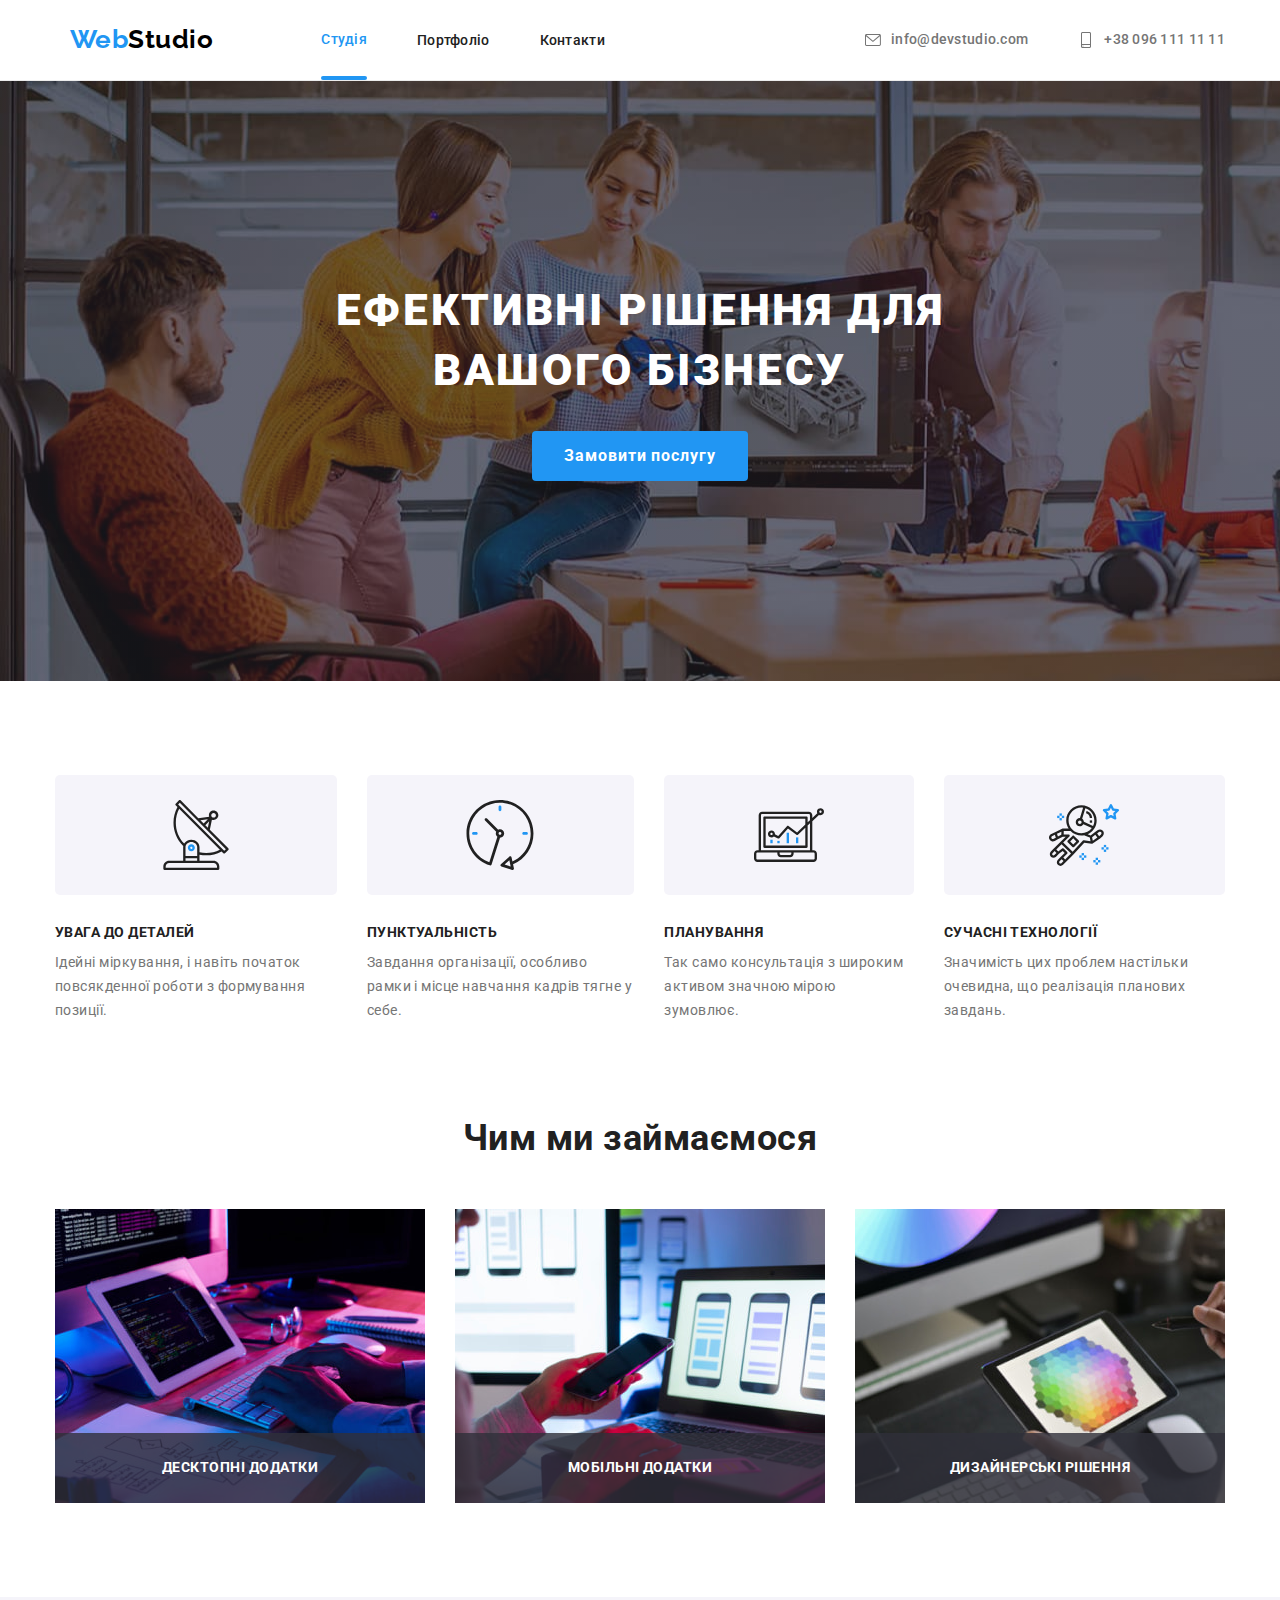
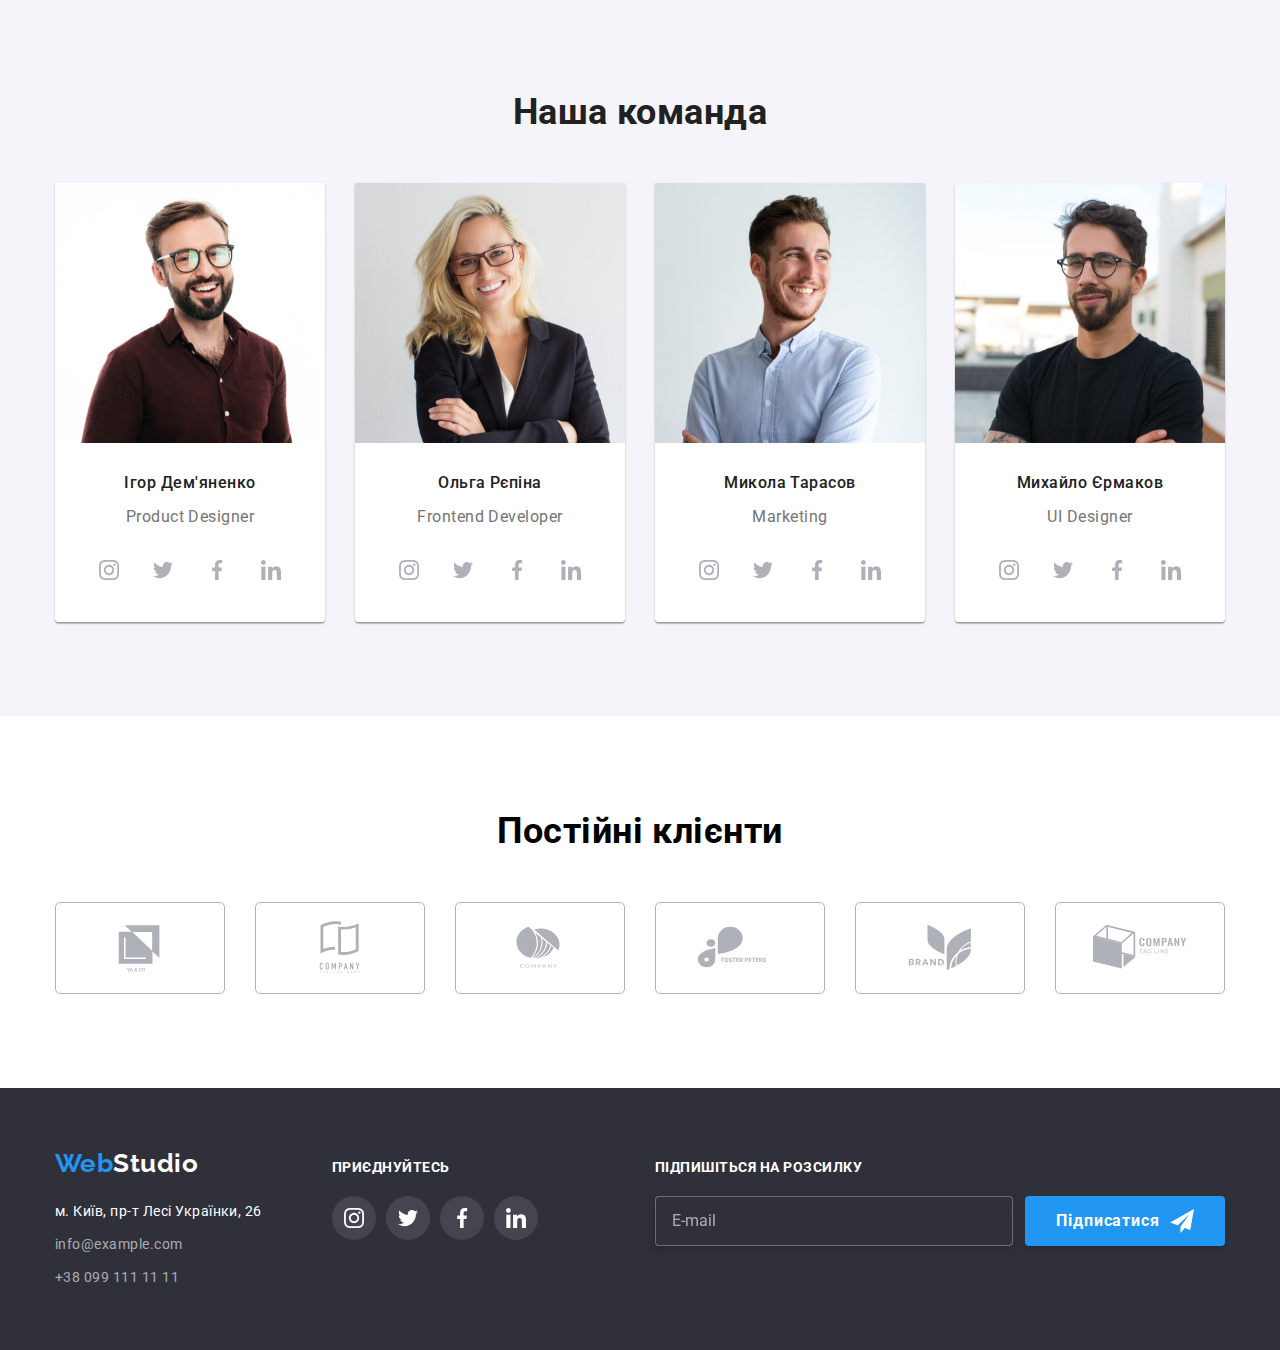
==== index.html @ aee6cc25 "add all files" ====
<!DOCTYPE html>
<html lang="uk">
  <head>
    <meta charset="UTF-8" />
    <meta http-equiv="X-UA-Compatible" content="IE=edge" />
    <meta name="viewport" content="width=device-width, initial-scale=1.0" />
    <title>Студія</title>
    <link
      rel="stylesheet"
      href="https://cdnjs.cloudflare.com/ajax/libs/modern-normalize/1.1.0/modern-normalize.min.css"
    />
    <link
      href="https://fonts.googleapis.com/css2?family=Raleway:wght@700&family=Roboto:wght@400;500;700;900&display=swap"
      rel="stylesheet"
    />
    <link rel="stylesheet" href="./css/main.css" />
  </head>

  <body>
    <header>
      <div class="container navigation">
        <nav class="navigation-links">
          <a href="/" class="logo-header"> <span class="logo">Web</span>Studio </a>

          <ul class="list navigation-pages">
            <li class="list-page"><a href="" class="page current">Студія</a></li>
            <li class="list-page"><a href="./portfolio.html" class="page">Портфоліо</a></li>
            <li class="list-page"><a href="" class="page">Контакти</a></li>
          </ul>
        </nav>
        <ul class="list navigation-contacts">
          <li class="contact-list">
            <a href="mailto:info@devstudio.com" class="contact-header mail">
              <svg lang="en" aria-label="envelope" class="contact-icon">
                <use href="./Images/sprite.svg#icon-envelope"></use>
              </svg>
              info@devstudio.com</a
            >
          </li>
          <li class="contact-list">
            <a href="tel:+380961111111" class="contact-header phone">
              <svg lang="en" aria-label="smartphone" class="contact-icon">
                <use href="./Images/sprite.svg#icon-smartphone"></use>
              </svg>
              +38 096 111 11 11</a
            >
          </li>
        </ul>
      </div>
    </header>

    <main>
      <section class="hero">
        <div class="container">
          <h1 class="hero-title">Ефективні рішення для вашого бізнесу</h1>
          <button type="button" class="hero-button" data-modal-open>Замовити послугу</button>
        </div>
      </section>

      <section class="values section">
        <div class="container">
          <h2 class="values-header hidden">Ценности Компании</h2>

          <ul class="list values-blocks">
            <li class="values-block">
              <div class="values-box">
                <svg ang="en" aria-label="antenna" class="values-icon">
                  <use href="./Images/sprite.svg#icon-antenna"></use>
                </svg>
              </div>
              <h3 class="values-title">УВАГА ДО ДЕТАЛЕЙ</h3>
              <p class="values-text">
                Ідейні міркування, і навіть початок повсякденної роботи з формування позиції.
              </p>
            </li>

            <li class="values-block">
              <div class="values-box">
                <svg ang="en" aria-label="clock" class="values-icon">
                  <use href="./Images/sprite.svg#icon-clock"></use>
                </svg>
              </div>
              <h3 class="values-title">ПУНКТУАЛЬНІСТЬ</h3>
              <p class="values-text">
                Завдання організації, особливо рамки і місце навчання кадрів тягне у себе.
              </p>
            </li>

            <li class="values-block">
              <div class="values-box">
                <svg ang="en" aria-label="diagram" class="values-icon">
                  <use href="./Images/sprite.svg#icon-diagram"></use>
                </svg>
              </div>
              <h3 class="values-title">ПЛАНУВАННЯ</h3>
              <p class="values-text">
                Так само консультація з широким активом значною мірою зумовлює.
              </p>
            </li>

            <li class="values-block">
              <div class="values-box">
                <svg ang="en" aria-label="astronaut" class="values-icon">
                  <use href="./Images/sprite.svg#icon-astronaut"></use>
                </svg>
              </div>
              <h3 class="values-title">СУЧАСНІ ТЕХНОЛОГІЇ</h3>
              <p class="values-text">
                Значимість цих проблем настільки очевидна, що реалізація планових завдань.
              </p>
            </li>
          </ul>
        </div>
      </section>

      <section class="activity section">
        <div class="container">
          <h2 class="activity-header">Чим ми займаємося</h2>
          <ul class="list activity-blocks">
            <li class="activity-block">
              <img src="./Images/work1.jpg" alt="laptop" width="370" />
              <div class="block-name">
                <p class="block-name-text">Десктопні додатки</p>
              </div>
            </li>
            <li class="activity-block">
              <img src="./Images/work2.jpg" alt="phone" width="370" />
              <div class="block-name">
                <p class="block-name-text">Мобільні додатки</p>
              </div>
            </li>
            <li class="activity-block">
              <img src="./Images/work3.jpg" alt="tablet" width="370" />
              <div class="block-name">
                <p class="block-name-text">Дизайнерські рішення</p>
              </div>
            </li>
          </ul>
        </div>
      </section>

      <section class="team section">
        <div class="container">
          <h2 class="team-header">Наша команда</h2>
          <ul class="list team-blocks">
            <li class="team-block-list">
              <img src="./Images/igor.jpg" alt="Igor" width="270" />
              <div class="member-block">
                <h3 class="team-member">Ігор Дем'яненко</h3>
                <p class="team-text">Product Designer</p>
                <ul class="social-list list">
                  <li class="social-list-item">
                    <a class="social-list-link" href="">
                      <svg lang="en" aria-label="instagram-icon" class="social-list-icon">
                        <use href="./Images/sprite.svg#icon-instagram"></use>
                      </svg>
                    </a>
                  </li>
                  <li class="social-list-item">
                    <a class="social-list-link" href="">
                      <svg lang="en" aria-label="twitter-icon" class="social-list-icon">
                        <use href="./Images/sprite.svg#icon-twitter"></use>
                      </svg>
                    </a>
                  </li>
                  <li class="social-list-item">
                    <a class="social-list-link" href="">
                      <svg lang="en" aria-label="facebook-icon" class="social-list-icon">
                        <use href="./Images/sprite.svg#icon-facebook"></use>
                      </svg>
                    </a>
                  </li>
                  <li class="social-list-item">
                    <a class="social-list-link" href="">
                      <svg lang="en" aria-label="linkedin-icon" class="social-list-icon">
                        <use href="./Images/sprite.svg#icon-linkedin"></use>
                      </svg>
                    </a>
                  </li>
                </ul>
              </div>
            </li>
            <li class="team-block-list">
              <img src="./Images/olga.jpg" alt="Olga" width="270" />
              <div class="member-block">
                <h3 class="team-member">Ольга Рєпіна</h3>
                <p class="team-text">Frontend Developer</p>
                <ul class="social-list list">
                  <li class="social-list-item">
                    <a class="social-list-link" href="">
                      <svg lang="en" aria-label="instagram-icon" class="social-list-icon">
                        <use href="./Images/sprite.svg#icon-instagram"></use>
                      </svg>
                    </a>
                  </li>
                  <li class="social-list-item">
                    <a class="social-list-link" href="">
                      <svg lang="en" aria-label="twitter-icon" class="social-list-icon">
                        <use href="./Images/sprite.svg#icon-twitter"></use>
                      </svg>
                    </a>
                  </li>
                  <li class="social-list-item">
                    <a class="social-list-link" href="">
                      <svg lang="en" aria-label="facebook-icon" class="social-list-icon">
                        <use href="./Images/sprite.svg#icon-facebook"></use>
                      </svg>
                    </a>
                  </li>
                  <li class="social-list-item">
                    <a class="social-list-link" href="">
                      <svg lang="en" aria-label="linkedin-icon" class="social-list-icon">
                        <use href="./Images/sprite.svg#icon-linkedin"></use>
                      </svg>
                    </a>
                  </li>
                </ul>
              </div>
            </li>
            <li class="team-block-list">
              <img src="./Images/mykola.jpg" alt="Mykola" width="270" />
              <div class="member-block">
                <h3 class="team-member">Микола Тарасов</h3>
                <p class="team-text">Marketing</p>
                <ul class="social-list list">
                  <li class="social-list-item">
                    <a class="social-list-link" href="">
                      <svg lang="en" aria-label="instagram-icon" class="social-list-icon">
                        <use href="./Images/sprite.svg#icon-instagram"></use>
                      </svg>
                    </a>
                  </li>
                  <li class="social-list-item">
                    <a class="social-list-link" href="">
                      <svg lang="en" aria-label="twitter-icon" class="social-list-icon">
                        <use href="./Images/sprite.svg#icon-twitter"></use>
                      </svg>
                    </a>
                  </li>
                  <li class="social-list-item">
                    <a class="social-list-link" href="">
                      <svg lang="en" aria-label="facebook-icon" class="social-list-icon">
                        <use href="./Images/sprite.svg#icon-facebook"></use>
                      </svg>
                    </a>
                  </li>
                  <li class="social-list-item">
                    <a class="social-list-link" href="">
                      <svg lang="en" aria-label="linkedin-icon" class="social-list-icon">
                        <use href="./Images/sprite.svg#icon-linkedin"></use>
                      </svg>
                    </a>
                  </li>
                </ul>
              </div>
            </li>
            <li class="team-block-list">
              <img src="./Images/mykhailo.jpg" alt="Mykhailo" width="270" />
              <div class="member-block">
                <h3 class="team-member">Михайло Єрмаков</h3>
                <p class="team-text">UI Designer</p>
                <ul class="social-list list">
                  <li class="social-list-item">
                    <a class="social-list-link" href="">
                      <svg lang="en" aria-label="instagram-icon" class="social-list-icon">
                        <use href="./Images/sprite.svg#icon-instagram"></use>
                      </svg>
                    </a>
                  </li>
                  <li class="social-list-item">
                    <a class="social-list-link" href="">
                      <svg lang="en" aria-label="twitter-icon" class="social-list-icon">
                        <use href="./Images/sprite.svg#icon-twitter"></use>
                      </svg>
                    </a>
                  </li>
                  <li class="social-list-item">
                    <a class="social-list-link" href="">
                      <svg lang="en" aria-label="facebook-icon" class="social-list-icon">
                        <use href="./Images/sprite.svg#icon-facebook"></use>
                      </svg>
                    </a>
                  </li>
                  <li class="social-list-item">
                    <a class="social-list-link" href="">
                      <svg lang="en" aria-label="linkedin-icon" class="social-list-icon">
                        <use href="./Images/sprite.svg#icon-linkedin"></use>
                      </svg>
                    </a>
                  </li>
                </ul>
              </div>
            </li>
          </ul>
        </div>
      </section>

      <section class="clients">
        <div class="container">
          <h2 class="clients-header">Постійні клієнти</h2>
          <ul class="list clients-list">
            <li class="clients-list-item">
              <a href="" class="clients-list-link">
                <svg lang="en" aria-label="clients-logo" class="clients-icon">
                  <use href="./Images/sprite.svg#icon-Logo1"></use>
                </svg>
              </a>
            </li>
            <li class="clients-list-item">
              <a href="" class="clients-list-link">
                <svg lang="en" aria-label="clients-logo" class="clients-icon">
                  <use href="./Images/sprite.svg#icon-Logo2"></use>
                </svg>
              </a>
            </li>
            <li class="clients-list-item">
              <a href="" class="clients-list-link">
                <svg lang="en" aria-label="clients-logo" class="clients-icon">
                  <use href="./Images/sprite.svg#icon-Logo3"></use>
                </svg>
              </a>
            </li>
            <li class="clients-list-item">
              <a href="" class="clients-list-link">
                <svg lang="en" aria-label="clients-logo" class="clients-icon">
                  <use href="./Images/sprite.svg#icon-Logo4"></use>
                </svg>
              </a>
            </li>
            <li class="clients-list-item">
              <a href="" class="clients-list-link">
                <svg lang="en" aria-label="clients-logo" class="clients-icon">
                  <use href="./Images/sprite.svg#icon-Logo5"></use>
                </svg>
              </a>
            </li>
            <li class="clients-list-item">
              <a href="" class="clients-list-link">
                <svg lang="en" aria-label="clients-logo" class="clients-icon">
                  <use href="./Images/sprite.svg#icon-Logo6"></use>
                </svg>
              </a>
            </li>
          </ul>
        </div>
      </section>
    </main>

    <footer>
      <div class="container footer-layout">
        <div class="contacts">
          <div class="logo-block">
            <a href="./index.html" class="logo-footer"> <span class="logo">Web</span>Studio </a>
          </div>
          <address>
            <ul class="list">
              <li class="contact-footer-list">
                <a
                  href="https://goo.gl/maps/CPtrU1FHBa2aNyZL9"
                  target="_blank"
                  rel="noopener noreferrer nofollow"
                  class="address-footer"
                  >м. Київ, пр-т Лесі Українки, 26</a
                >
              </li>
              <li class="contact-footer-list">
                <a href="mailto:info@example.com" class="contact-footer">info@example.com</a>
              </li>
              <li class="contact-footer-list">
                <a href="tel:+380991111111" class="contact-footer">+38 099 111 11 11</a>
              </li>
            </ul>
          </address>
        </div>
        <div class="social-contacts">
          <p class="social-contacts-title">Приєднуйтесь</p>
          <ul class="social-contacts-list list">
            <li class="social-contacts-item">
              <a href="" class="social-contacts-link">
                <svg lang="en" aria-label="instagram-icon" class="social-contacts-icon">
                  <use href="./Images/sprite.svg#icon-instagram"></use>
                </svg>
              </a>
            </li>
            <li class="social-contacts-item">
              <a href="" class="social-contacts-link">
                <svg lang="en" aria-label="twitter-icon" class="social-contacts-icon">
                  <use href="./Images/sprite.svg#icon-twitter"></use>
                </svg>
              </a>
            </li>
            <li class="social-contacts-item">
              <a href="" class="social-contacts-link">
                <svg lang="en" aria-label="facebook-icon" class="social-contacts-icon">
                  <use href="./Images/sprite.svg#icon-facebook"></use>
                </svg>
              </a>
            </li>
            <li class="social-contacts-item">
              <a href="" class="social-contacts-link">
                <svg lang="en" aria-label="linkedin-icon" class="social-contacts-icon">
                  <use href="./Images/sprite.svg#icon-linkedin"></use>
                </svg>
              </a>
            </li>
          </ul>
        </div>
        <div class="subscribe-footer">
          <p class="subscribe-footer-title">Підпишіться на розсилку</p>
          <form name="subscribe_footer_form">
            <label class="subscribe-footer-layout">
              <input
                type="email"
                name="email"
                class="subscribe-footer-email"
                placeholder="E-mail"
              />
              <button type="submit" class="subscribe-footer-btn">
                <span class="subscribe-footer-btn-text"> Підписатися </span>
                <svg lang="en" aria-label="submit-icon" class="footer-submit-icon">
                  <use href="./Images/sprite.svg#icon-send"></use>
                </svg>
              </button>
            </label>
          </form>
        </div>
      </div>
    </footer>

    <div class="backdrop is-hidden" data-modal>
      <div class="modal">
        <button type="button" class="modal-close-btn" data-modal-close>
          <svg class="modal-close-icon">
            <use href="./Images/sprite.svg#icon-vector"></use>
          </svg>
        </button>

        <div class="modal-container">
          <p class="modal-title">Залиште свої дані, ми вам передзвонимо</p>
          <form class="modal-form">
            <label
              ><span class="modal-label-title">Ім'я</span>
              <span class="modal-input-wrapper">
                <input
                  type="text"
                  name="user_name"
                  class="modal-input"
                  required
                  pattern="[a-zA-Zа-яА-ЯіІїЇ`ʼ]+"
                />
                <svg class="modal-label-icon">
                  <use href="./Images/sprite.svg#icon-person"></use>
                </svg>
              </span>
            </label>
            <label
              ><span class="modal-label-title">Телефон</span>
              <span class="modal-input-wrapper">
                <input
                  type="tel"
                  name="user_phone"
                  class="modal-input"
                  required
                  pattern="[0-9]{3}-[0-9]{3}-[0-9]{2}-[0-9]{2}"
                  title="xxx-xxx-xx-xx"
                />
                <svg class="modal-label-icon">
                  <use href="./Images/sprite.svg#icon-phone"></use>
                </svg>
              </span>
            </label>
            <label
              ><span class="modal-label-title">Пошта</span>
              <span class="modal-input-wrapper">
                <input type="email" name="user_email" class="modal-input" required />
                <svg class="modal-label-icon">
                  <use href="./Images/sprite.svg#icon-email"></use>
                </svg>
              </span>
            </label>
            <label
              ><span class="modal-label-title">Коментар</span>
              <textarea
                name="user-comment"
                class="modal-comment"
                placeholder="Введіть текст"
              ></textarea>
            </label>
            <label class="modal-checkbox-text">
              <input type="checkbox" class="checkbox-input" />
              <svg class="checkbox-customised-icon" lang="en" aria-label="checkbox icon">
                <use href="./Images/sprite.svg#icon-checkbox-vector"></use>
              </svg>
              <span class="checkbox-text">
                Погоджуюся з розсилкою та приймаю
                <a href="" class="modal-checkbox-link">Умови договору</a></span
              >
            </label>
            <button type="submit" class="modal-submit-btn">Відправити</button>
          </form>
        </div>
      </div>
    </div>

    <script src="./js/modal.js"></script>
  </body>
</html>
---- css/main.css ----
:root{
    --clear-white-color: #FFFFFF;
    --bg-secondary-color: #F5F4FA;
    --bg-dark-color: #2F303A;
    --font-color-h: #212121;
    --font-color-p: #757575;
    --font-color-adress: rgba(255, 255, 255, 0.6);
    --accent-color: #2196F3;
    --clear-black-color: #000000;
    --border-color: #EEEEEE;
    --border-header-color: #ECECEC;
    --icon-color: #AFB1B8;
    --transition-dur-and-func: 250ms cubic-bezier(0.4, 0, 0.2, 1)
}

body{
    font-family: 'Roboto', sans-serif;
    letter-spacing: 0.03em;
    background-color: var(--clear-white-color);
}

h1,
h2,
h3,
h4,
p {
    margin-top: 0;
    margin-bottom: 0;
}

ul,
ol {
    margin-top: 0;
    margin-bottom: 0;
    padding-left: 0;
}

.container {
    width: 1200px;
    margin-left: auto;
    margin-right: auto;
    padding-left: 15px;
    padding-right: 15px;
}

.list{
    list-style: none;
}

.hidden {
    position: absolute;
    white-space: nowrap;
    width: 1px;
    height: 1px;
    overflow: hidden;
    border: 0;
    padding: 0;
    clip: rect(0 0 0 0);
    clip-path: inset(50%);
    margin: -1px;
}

a:link,
a:visited {
    text-decoration: none;
}

img {
    display: block;
}

button{
    cursor: pointer;
    display: block;
}

.section{
    padding: 94px 0px;
}
/* Header */

header{
    border-bottom: var(--border-header-color) 1px solid;

}

.navigation, .navigation-links, .navigation-contacts, .navigation-pages{
    display: flex;
}

.navigation, .navigation-pages{
align-items: center;
}

.list-page{
    position: relative;
}


.contact-icon{
    display: inline-block;
    width: 16px;
    height: 16px;
    fill:var(--font-color-p);
    margin-right: 10px;
    transition: fill var(--transition-dur-and-func);
}

.contact-header:hover .contact-icon, 
.contact-header:focus .contact-icon {
    fill: var(--accent-color);
}


.navigation-pages, .navigation-contacts{
    margin-left: auto;
}

.mail{
    margin-right: 50px;
}

.list-page:not(:last-child){
    margin-right: 50px;
}

.logo-header{
    margin-right: 93px;
}

.logo{
    color: var(--accent-color);
    font-family: 'Raleway', sans-serif;
    font-weight: 700;
    font-size: 26px;
    line-height: 1.19;
}

.logo-header{
    color: var(--clear-black-color);
    font-family: 'Raleway', sans-serif;
    font-weight: 700;
    font-size: 26px;
    line-height: 1.19;
    padding: 24px 15px 25px 15px;
}

.page{
    color: var(--font-color-h);
    font-weight: 500;
    font-size: 14px;
    line-height: 1.14;
    padding: 32px 0;
    letter-spacing: 0.02em;
    transition: color var(--transition-dur-and-func);
}

.current {
    color: var(--accent-color);
    display: flex;
    align-items: center;
    flex-direction: column;
}

.current::after {
    content: '';
    display: block;
    width: 100%;
    height: 4px;
    background-color: var(--accent-color);
    border-radius: 2px;
    position: absolute;
    bottom: 0;
}

.page:hover, .page:focus, .contact-header:hover,
.contact-header:focus, .address-footer:hover, 
.address-footer:focus, .contact-footer:hover, 
.contact-footer:focus  {
    color: var(--accent-color);
}

.contact-header{
    color: var(--font-color-p);
    font-weight: 500;
    font-size: 14px;
    line-height: 1.14;
    letter-spacing: 0.02em;
    padding-top: 32px;
    padding-bottom: 32px;
    text-align: center;
    display: flex;
    align-items: center;
    transition: color var(--transition-dur-and-func);
}

/* Section Hero */

.hero{
    background-image: linear-gradient(rgba(47, 48, 58, 0.4), rgba(47, 48, 58, 0.4)), url(../Images/hero.jpg);
    padding: 200px 0px;
    max-width: 1600px;
    margin: 0 auto;
}

/* .hero>.container{
    padding: 200px;
} */

.hero-title{
    color: var(--clear-white-color);
    font-weight: 900;
    font-size: 44px;
    line-height: 1.36;
    text-align: center;
    letter-spacing: 0.06em;
    text-transform: uppercase;
    width: 696px;
    margin-left: auto;
    margin-right: auto;
}

.hero-button{
    background-color: var(--accent-color);
    color: var(--clear-white-color);
    font-family: inherit, sans-serif;
    font-weight: 700;
    font-size: 16px;
    line-height: 1.88;
    letter-spacing: 0.06em;
    margin: 30px auto 0px auto;
    border-radius: 4px;
    border: none;
    padding: 10px 32px;
}

/* Values Sections */

.values{
    padding-bottom: 0px;
}

.values-title{
    color: var(--font-color-h);
    font-weight: 700;
    font-size: 14px;
    line-height: 1.14;
    text-transform: uppercase;
    margin-bottom: 10px;

}

.values-text{
    color: var(--font-color-p);
    font-weight: 400;
    font-size: 14px;
    line-height: 1.71;
    /* or 171% */
}

.values-blocks{
    display: flex;
        gap: 30px;
}

.values-block{
    flex-basis: calc((100%-90px)/4);
}

.values-box {
    height: 120px;
    background-color: var(--bg-secondary-color);
    display: flex;
    align-items: center;
    justify-content: center;
    margin-bottom: 30px;
    border-radius: 5px;
}

.values-icon{
    display: block;
    width: 70px;
    height: 70px;
margin: 0 auto;

}

/* Activity Sections */

.activity-header {
    color: var(--font-color-h);
    font-weight: 700;
    font-size: 36px;
    line-height: 1.17;
    text-align: center;
    margin-bottom: 50px;
}

.activity-blocks{
    display: flex;
gap: 30px;
}

.activity-block{
    position: relative;
}

.block-name{
    background-color: rgba(47, 48, 58, 0.8);
    height: 70px;
    display: flex;
    justify-content: center;
    align-items: center;
    position: absolute;
    bottom: 0px;
    width: 100%;
}

.block-name-text{
    font-family: inherit;
    font-weight: 700;
    font-size: 14px;
    line-height: 1.14;
    text-align: center;
    text-transform: uppercase;
    color: var(--clear-white-color);
}


/* Team Sections */

.team{
    background-color: var(--bg-secondary-color);
}

.team-header{
    color: var(--font-color-h);
    font-weight: 700;
    font-size: 36px;
    line-height: 42px;
    text-align: center;
    margin-bottom: 50px;
}

.team-member {
    color: var(--font-color-h);
    font-weight: 500;
    font-size: 16px;
    line-height: 1.19;
    text-align: center;
    margin-bottom: 10px;
}

.team-text {
    color: var(--font-color-p);
    font-weight: 400;
    font-size: 16px;
    line-height: 1.9;
    text-align: center;
    margin-bottom: 16px;
}

.team-blocks{
    display: flex;
    gap: 30px;
}

.member-block{
    padding: 30px 0px;
    background-color: var(--clear-white-color);
    border-radius: 0px 0px 4px 4px;
}

.team-block-list{
    box-shadow: 0px 1px 3px rgba(0, 0, 0, 0.12), 0px 1px 1px rgba(0, 0, 0, 0.14), 0px 2px 1px rgba(0, 0, 0, 0.2);
    border-radius: 0px 0px 4px 4px;
}

.social-list{
    display: flex;
    justify-content: center;
    gap: 10px;
}

.social-list-link{
    display: flex;
    width: 44px;
    height: 44px;
    justify-content: center;
    align-items: center;
    background-color: var(--clear-white-color);
    border-radius: 50%;
    transition: background-color var(--transition-dur-and-func);
}

.social-list-icon{
    width: 20px;
    height: 20px;
    fill: var(--icon-color);
    transition: fill var(--transition-dur-and-func);
}

.social-list-link:hover{
    background-color:var(--accent-color);
}

.social-list-link:hover .social-list-icon {
    fill: var(--clear-white-color);
}

/* Clients section */

.clients{
    padding: 94px 0;
}
.clients-header{
    font-weight: 700;
    font-size: 36px;
    line-height: 1.17;
    text-align: center;
    margin-bottom: 50px;
}

.clients-list{
    display: flex;
    flex-basis: calc((100%-150px)/6);
    gap: 30px;
}

.clients-list-link{
    display: flex;
    justify-content: center;
    align-items: center;
    box-sizing: border-box;
    border: var(--icon-color) 1px solid;
    border-radius: 5px;
    width: 170px;
    height: 92px;
    text-align: center;
    transition: border var(--transition-dur-and-func);
}

.clients-icon{
    width: 106px;
    height: 60px;
    fill: var(--icon-color);
    transition: fill var(--transition-dur-and-func);
}

.clients-list-link:hover{
    border: var(--accent-color) 1px solid;
}

.clients-list-link:hover .clients-icon{
fill: var(--accent-color);
}

/* Projects Sections */

.projects-button{
    color: var(--font-color-h);
    background-color: var(--bg-secondary-color);
    font-family: inherit;
    font-weight: 500;
    font-size: 16px;
    line-height: 1.62;
    text-align: center;
    padding: 6px 22px;
    border-radius: 4px;
    border:none;
    transition: color var(--transition-dur-and-func);
    transition: background-color var(--transition-dur-and-func);
    transition: box-shadow var(--transition-dur-and-func);
}

.projects-button:hover, .projects-button:focus {
    color: var(--clear-white-color);
    background-color: var(--accent-color);
    box-shadow: 0px 1px 3px rgba(0, 0, 0, 0.12), 0px 1px 1px rgba(0, 0, 0, 0.14), 0px 2px 1px rgba(0, 0, 0, 0.2);
}

.project-title{
    color: var(--font-color-h);
    font-weight: 700;
    font-size: 18px;
    line-height: 2.0;
    letter-spacing: 0.06em; 
    margin-bottom: 4px;
}

.project-card-link{
    display: inline-block;
    transition: box-shadow var(--transition-dur-and-func);
}

.project-card-link:hover, .project-card-link:focus{
    box-shadow: 0px 1px 3px rgba(0, 0, 0, 0.12), 0px 1px 1px rgba(0, 0, 0, 0.14), 0px 2px 1px rgba(0, 0, 0, 0.2);
}

.project-text{
    color: var(--font-color-p);
    font-weight: 400;
    font-size: 16px;
    line-height: 1.88;
}

.projects-buttons{
    display: flex;
    justify-content: center;
    gap: 8px;
    margin-bottom: 50px;

}

.projects-cards{
    display: flex;
    flex-wrap: wrap;
    gap: 30px;
}

.card-details{
    padding: 20px 24px;
    border:var(--border-color) 1px solid;
    border-top: none;
}

.projects{
    padding: 94px 0;
}

.projects-cards-list{
    width: 370px;
}

.project-img-wrapper{
    position: relative;
    overflow: hidden;
}

.overlay{
position: absolute;
top: 0;
left:0;
width: 100%;
height: 100%;
padding: 63px 24px;
background: rgba(33, 150, 243, 0.9);
font-size: 18px;
line-height: 1.56;
color: var(--clear-white-color);
overflow: auto;
transform: translateY(100%);
transition: transform 250ms cubic-bezier(0.4, 0, 0.2, 1);
}

.project-card-link:hover .overlay{
    transform: translateY(0%);
}

/* Footer */

footer{
    background-color: var(--bg-dark-color);
    font-size: 14px;
    line-height: 1.71;
    padding: 60px 0px;
}

.logo-footer {
    color: var(--clear-white-color);
    font-family: 'Raleway', sans-serif;
    font-weight: 700;
    font-size: 26px;
    line-height: 1.19;
}

.logo-block{
    margin-bottom: 20px;
}

.address-footer {
    color: var(--clear-white-color);
    font-style: normal;
    transition: color var(--transition-dur-and-func);
}

.contact-footer{
    color: var(--font-color-adress);
    font-style: normal; 
    transition: color var(--transition-dur-and-func);
}

.contact-footer-list:not(:last-child){
margin-bottom: 9px;
}

.footer-layout{
    display: flex;
    align-items: baseline;
}

.contacts{
    margin-right: 70px;
}

.social-contacts-title{
    margin-bottom: 20px;
    font-weight: 700;
    font-size: 14px;
    line-height: 1.14;
    text-transform: uppercase;
    color: var(--clear-white-color);
}

.social-contacts-list{
    display: flex;
    justify-content: center;
    gap: 10px;
    
}

.social-contacts-link{
    display: flex;
    width: 44px;
    height: 44px;
    border-radius: 50%;
    background-color:rgba(255, 255, 255, 10%);
    justify-content: center;
    align-items: center;
    transition: background-color var(--transition-dur-and-func);
}

.social-contacts-link:hover, .social-contacts-link:focus{
    background-color: var(--accent-color);
}

.social-contacts-icon{
    width: 20px;
    height: 20px;
    fill: var(--clear-white-color);
}

.subscribe-footer{
    margin-left: auto;
}

.subscribe-footer-title{
    margin-bottom: 20px;
    font-weight: 700;
    font-size: 14px;
    line-height: 1.14;
    text-transform: uppercase;
    color: var(--clear-white-color);
}

.subscribe-footer-layout{
    display: flex;
    gap: 12px;

}

.subscribe-footer-email{
    display: inline-block;
    width: 358px;
    height: 50px;
    border: 1px solid rgba(255, 255, 255, 0.3);
    filter: drop-shadow(0px 4px 4px rgba(0, 0, 0, 0.15));
    border-radius: 4px;
    background-color: var(--bg-dark-color);
    padding-left: 16px;
    color: var(--clear-white-color);
}

.subscribe-footer-email::placeholder {
    font-family: 'Roboto';
    font-size: 16px;
    line-height: 1.25;
    color: rgba(255, 255, 255, 0.6);
}

.subscribe-footer-btn{
    display: flex;
    justify-content: center;
    align-items: center;
    gap: 10px;
    color: var(--clear-white-color);
    background-color: var(--accent-color);
    box-shadow: 0px 4px 4px rgba(0, 0, 0, 0.15);
    border: none;
    border-radius: 4px;
    width: 200px;
    height: 50px;
}

.subscribe-footer-btn-text{
    font-family: 'Roboto';
    font-style: normal;
    font-weight: 700;
    font-size: 16px;
    line-height: 1.88;
    letter-spacing: 0.06em;

}

.footer-submit-icon{
    
    fill: var(--clear-white-color);
    width: 24px;
    height: 24px;
}


.backdrop{
    position: fixed;
    top: 0;
    left: 0;
    z-index: 100;
    width: 100%;
    height: 100%;
    background: rgba(0, 0, 0, 0.2);
    opacity: 1;
    visibility: visible;
    pointer-events: auto;
    transition: opacity 750ms ease, visibility 750ms ease, transform 750ms linear


}

.modal{
    width: 528px;
    height: 581px;
    background-color: var(--clear-white-color);
    border-radius: 4px;
    box-shadow: 0px 1px 3px rgba(0, 0, 0, 0.12), 0px 1px 1px rgba(0, 0, 0, 0.14), 0px 2px 1px rgba(0, 0, 0, 0.2);
position: absolute;
top: 50%;
left: 50%;
transform: translate(-50%, -50%);
}

.modal-close-btn{
    width: 30px;
    height: 30px;
    border-radius: 50%;
    display: flex;
    justify-content: center;
    align-items: center;
    background-color: transparent;
    border: 1px solid rgba(0, 0, 0, 0.1);
    padding: 0;
    position: absolute;
    top: 8px;
    right: 8px;
}

.modal-close-btn:hover .modal-close-icon, .modal-close-btn:focus .modal-close-icon{
    fill: var(--accent-color);
}

.modal-close-icon{
    width: 11px;
    height: 11px;
    fill: var(--clear-black-color);
}


.is-hidden{
    visibility:hidden;
    opacity:0;
    pointer-events:none;
    transform: rotateX(45deg);
}


.modal-container{
    padding: 40px;
}

.modal-title{
    font-family: 'Roboto';
    font-weight: 700;
    font-size: 20px;
    line-height: 1.15;
    text-align: center;
    color: var(--font-color-h);
    margin-bottom: 12px;
}

.modal-label-title{
    font-family: 'Roboto';
    font-size: 12px;
    line-height: 1.17;
    letter-spacing: 0.01em;
    color: var(--font-color-p);
    display: flex;
    flex-direction: column;
    margin-bottom: 4px;
}

.modal-input{
    width: 100%;
    height: 40px;
    margin-bottom: 10px;
    border: 1px solid rgba(33, 33, 33, 0.2);
    border-radius: 4px;
    padding-left: 42px;
    transition: outline var(--transition-dur-and-func);
    transition: border-color var(--transition-dur-and-func);
    transition: fill var(--transition-dur-and-func);

}

.modal-input-wrapper{
    position: relative;
}

.modal-label-icon{
    width: 18px;
    height: 18px;
    position: absolute;
    left: 12px;
    top: 50%;
    transform: translateY(-50%);

}

.modal-comment{
    width: 100%;
    height: 120px;
    resize: none;
    border: 1px solid rgba(33, 33, 33, 0.2);
    border-radius: 4px;
    padding: 12px 16px;
    margin-bottom: 20px;
    display: block;
}

.modal-comment::placeholder{
    font-family: 'Roboto';
    font-size: 12px;
    line-height: 1.17px;
    letter-spacing: 0.01em;
    padding: 12px 0;
    color: rgba(117, 117, 117, 0.5);
}

.modal-form{
    display: flex;
    flex-direction: column;
}

.modal-submit-btn{
    display: inline-block;
    width: 200px;
    height: 50px;
    margin: 0 auto;
    background:var(--accent-color);
    box-shadow: 0px 4px 4px rgba(0, 0, 0, 0.15);
    border-radius: 4px;
    border: none;
    font-family: 'Roboto';
    font-weight: 700;
    font-size: 16px;
    line-height: 1.88;
    letter-spacing: 0.06em;
    color: var(--clear-white-color);
}

.modal-checkbox-text{
    font-family: 'Roboto';
    font-size: 14px;
    line-height: 1.71;
    color: var(--font-color-p);
    margin: 0 auto 30px auto;
}

.modal-form .modal-checkbox-link{
    color: var(--accent-color);
    text-decoration: underline;
    text-decoration-color: var(--accent-color);
}

.modal-input:focus, .modal-comment:focus{
    outline: none;
    border-color: var(--accent-color);
}

.modal-input:focus + .modal-label-icon{
    fill: var(--accent-color);
}

.checkbox-input{
    position: absolute;
    appearance: none;
}

.checkbox-input:checked + .checkbox-customised-icon{
    background-color: var(--accent-color);
    border: none;
    fill: var(--clear-white-color);
}

.checkbox-customised-icon{
    display: inline-block;
    width: 16px;
    height: 15px;
    border-radius: 2px;
    border: var(--font-color-h) 2px solid;
    margin-right: 7px;
    cursor: pointer;
}

.checkbox-input:focus+.checkbox-customised-icon {
    box-shadow: 0 0 0 2px rgba(0, 0, 255, 0.5);
}
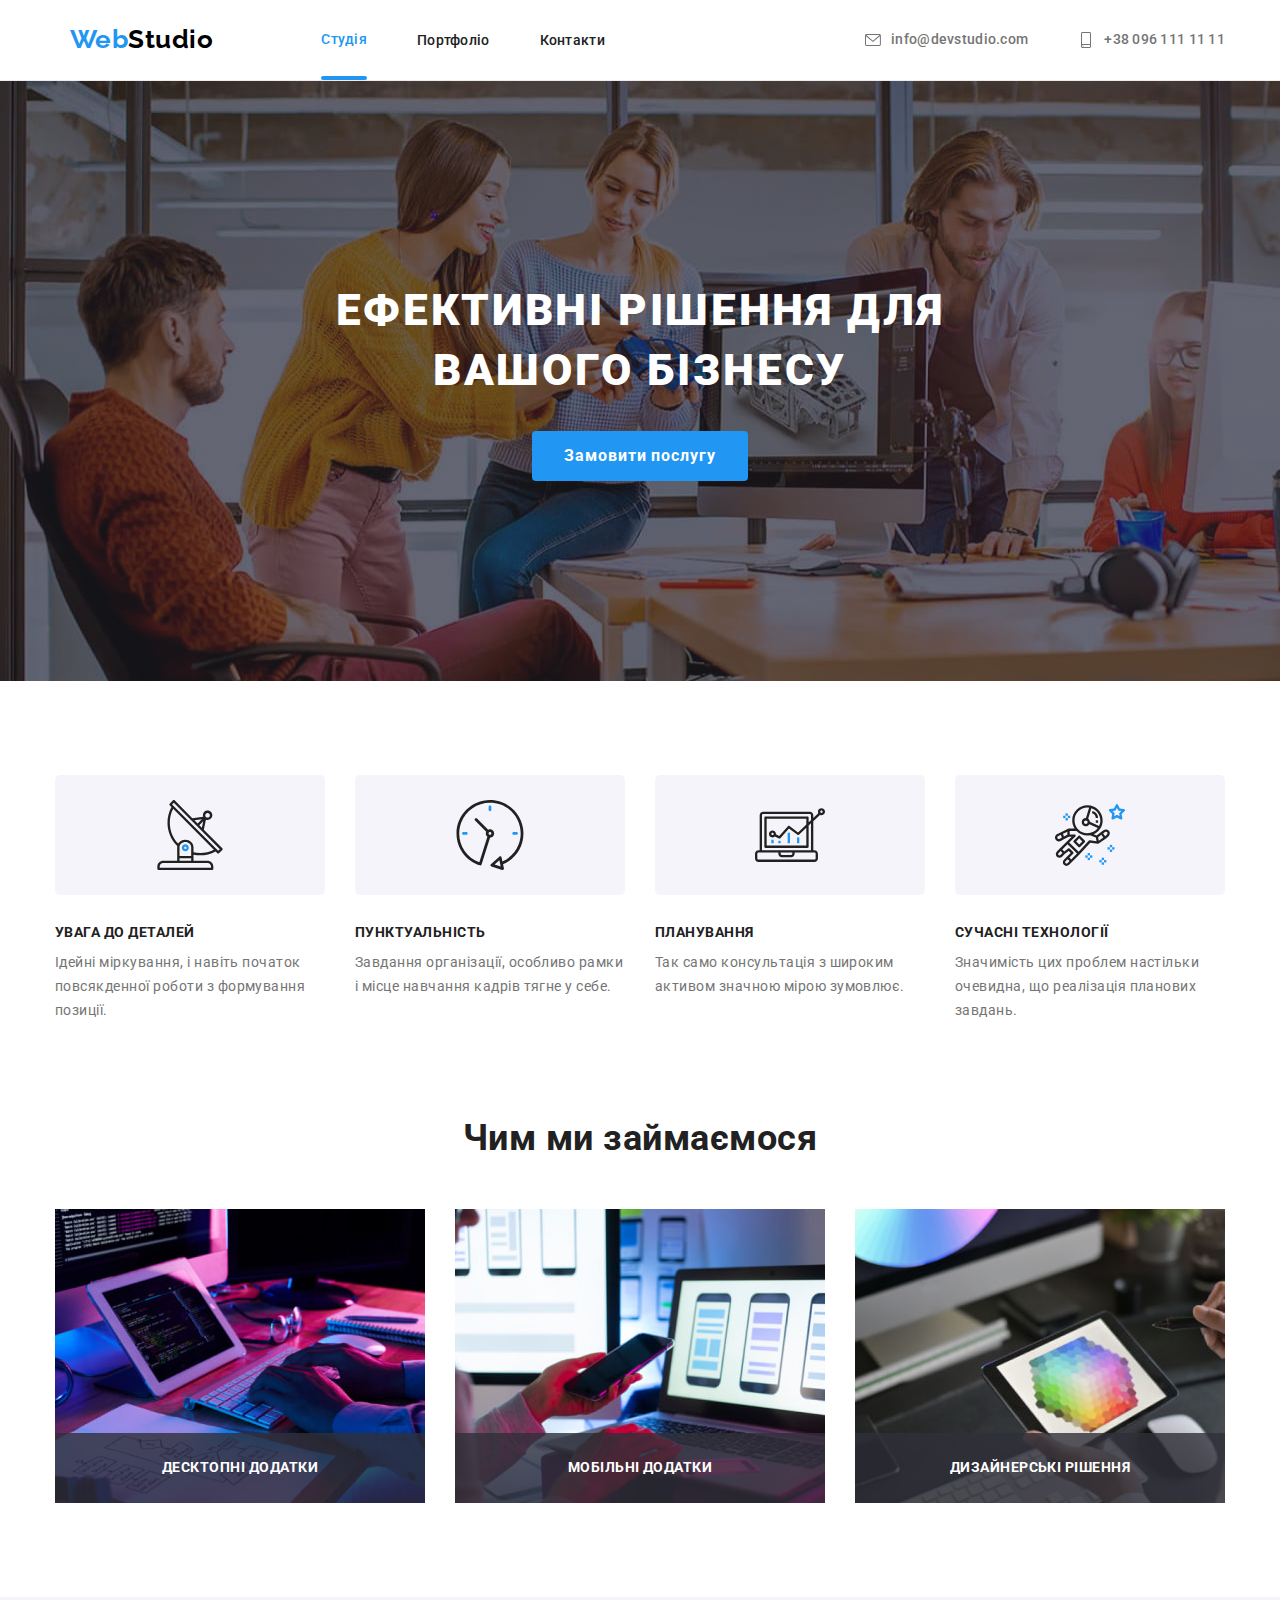
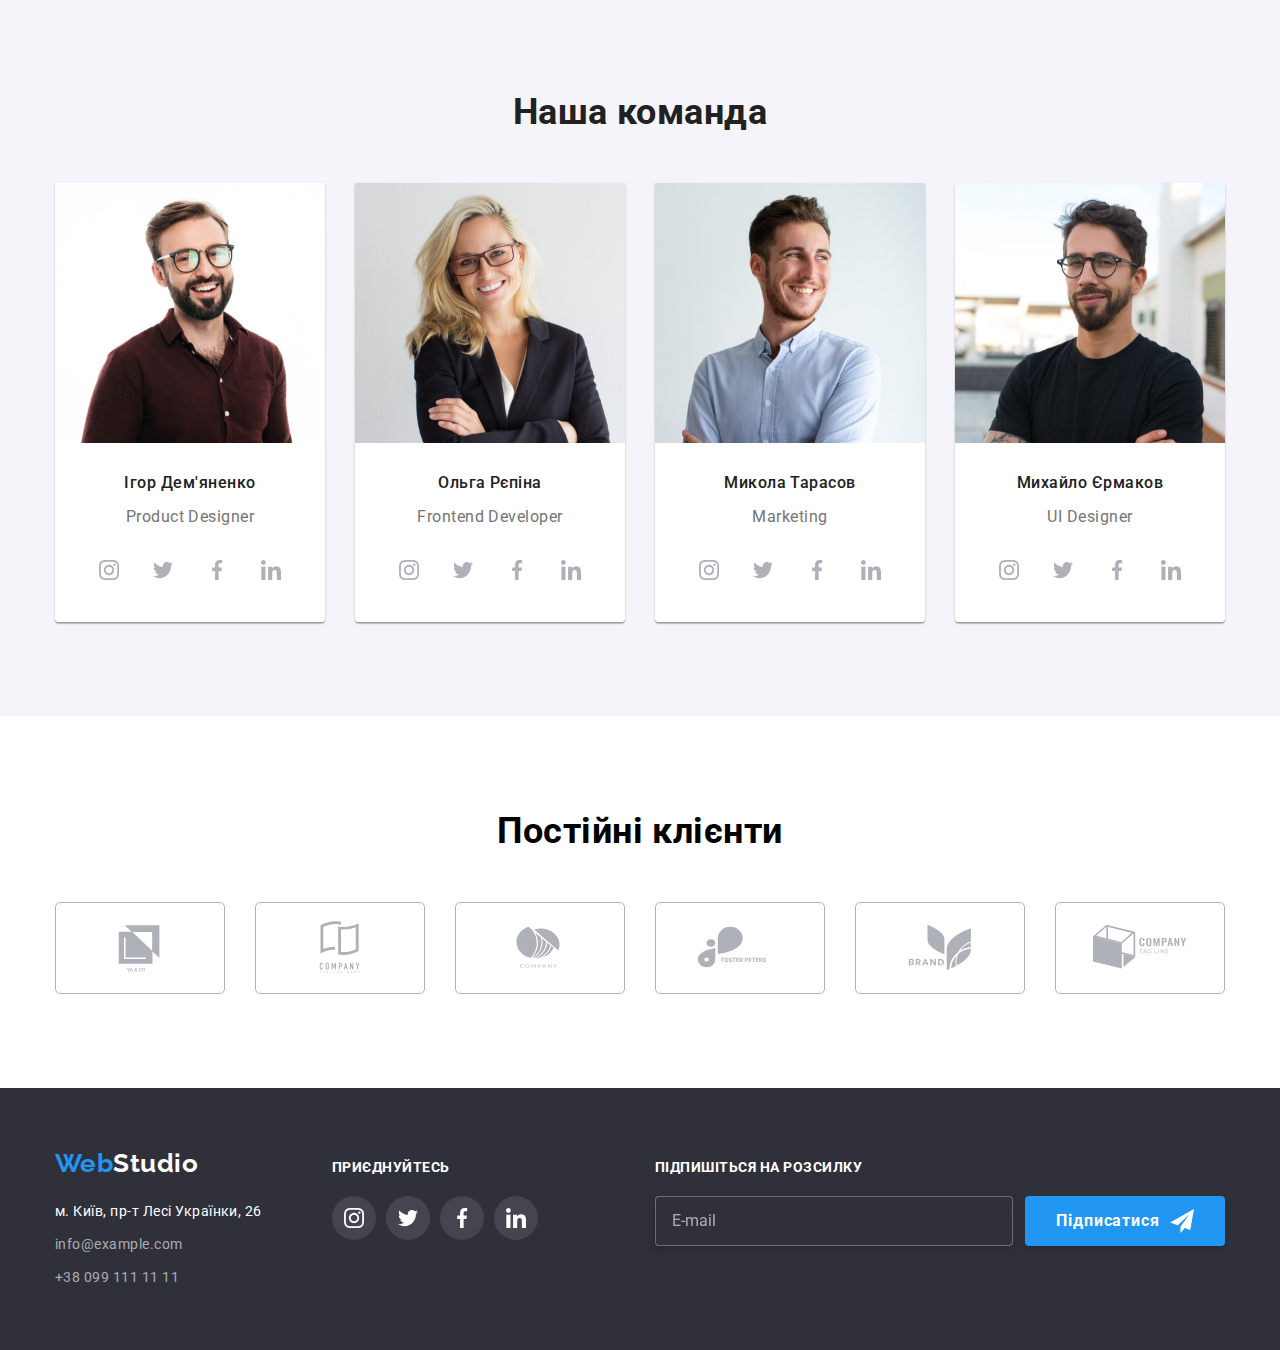
==== commit d5c52edb: "prepare files according to BEM and SASS" ====
--- a/index.html
+++ b/index.html
@@ -13,33 +13,39 @@
       href="https://fonts.googleapis.com/css2?family=Raleway:wght@700&family=Roboto:wght@400;500;700;900&display=swap"
       rel="stylesheet"
     />
-    <link rel="stylesheet" href="./css/main.css" />
+    <link rel="stylesheet" href="./css/main.min.css" />
   </head>
 
   <body>
-    <header>
-      <div class="container navigation">
-        <nav class="navigation-links">
-          <a href="/" class="logo-header"> <span class="logo">Web</span>Studio </a>
-
-          <ul class="list navigation-pages">
-            <li class="list-page"><a href="" class="page current">Студія</a></li>
-            <li class="list-page"><a href="./portfolio.html" class="page">Портфоліо</a></li>
-            <li class="list-page"><a href="" class="page">Контакти</a></li>
+    <header class="page-header">
+      <div class="container header-layout">
+        <nav class="page-header__navigation">
+          <a href="/" class="page-header__logo"> <span class="logo">Web</span>Studio </a>
+
+          <ul class="list page-header__navigation-links">
+            <li class="page-header__page-name">
+              <a href="" class="page-header__page-link current">Студія</a>
+            </li>
+            <li class="page-header__page-name">
+              <a href="./portfolio.html" class="page-header__page-link">Портфоліо</a>
+            </li>
+            <li class="page-header__page-name">
+              <a href="" class="page-header__page-link">Контакти</a>
+            </li>
           </ul>
         </nav>
-        <ul class="list navigation-contacts">
-          <li class="contact-list">
-            <a href="mailto:info@devstudio.com" class="contact-header mail">
-              <svg lang="en" aria-label="envelope" class="contact-icon">
+        <ul class="list page-header__contacts-list">
+          <li class="page-header__contacts-item">
+            <a href="mailto:info@devstudio.com" class="page-header__contacts-link">
+              <svg lang="en" aria-label="envelope" class="page-header__contacts-icon">
                 <use href="./Images/sprite.svg#icon-envelope"></use>
               </svg>
               info@devstudio.com</a
             >
           </li>
-          <li class="contact-list">
-            <a href="tel:+380961111111" class="contact-header phone">
-              <svg lang="en" aria-label="smartphone" class="contact-icon">
+          <li class="page-header__contacts-item">
+            <a href="tel:+380961111111" class="page-header__contacts-link">
+              <svg lang="en" aria-label="smartphone" class="page-header__contacts-icon">
                 <use href="./Images/sprite.svg#icon-smartphone"></use>
               </svg>
               +38 096 111 11 11</a
@@ -52,60 +58,60 @@
     <main>
       <section class="hero">
         <div class="container">
-          <h1 class="hero-title">Ефективні рішення для вашого бізнесу</h1>
-          <button type="button" class="hero-button" data-modal-open>Замовити послугу</button>
+          <h1 class="hero__title">Ефективні рішення для вашого бізнесу</h1>
+          <button type="button" class="modal-button" data-modal-open>Замовити послугу</button>
         </div>
       </section>
 
-      <section class="values section">
+      <section class="values section-block">
         <div class="container">
-          <h2 class="values-header hidden">Ценности Компании</h2>
-
-          <ul class="list values-blocks">
-            <li class="values-block">
-              <div class="values-box">
-                <svg ang="en" aria-label="antenna" class="values-icon">
+          <h2 class="hidden">Ценности Компании</h2>
+
+          <ul class="list values__list">
+            <li class="values__card">
+              <div class="values__image">
+                <svg ang="en" aria-label="antenna" class="values__icon">
                   <use href="./Images/sprite.svg#icon-antenna"></use>
                 </svg>
               </div>
-              <h3 class="values-title">УВАГА ДО ДЕТАЛЕЙ</h3>
-              <p class="values-text">
+              <h3 class="values__title">УВАГА ДО ДЕТАЛЕЙ</h3>
+              <p class="values__text">
                 Ідейні міркування, і навіть початок повсякденної роботи з формування позиції.
               </p>
             </li>
 
-            <li class="values-block">
-              <div class="values-box">
-                <svg ang="en" aria-label="clock" class="values-icon">
+            <li class="values__card">
+              <div class="values__image">
+                <svg ang="en" aria-label="clock" class="values__icon">
                   <use href="./Images/sprite.svg#icon-clock"></use>
                 </svg>
               </div>
-              <h3 class="values-title">ПУНКТУАЛЬНІСТЬ</h3>
-              <p class="values-text">
+              <h3 class="values__title">ПУНКТУАЛЬНІСТЬ</h3>
+              <p class="values__text">
                 Завдання організації, особливо рамки і місце навчання кадрів тягне у себе.
               </p>
             </li>
 
-            <li class="values-block">
-              <div class="values-box">
-                <svg ang="en" aria-label="diagram" class="values-icon">
+            <li class="values__card">
+              <div class="values__image">
+                <svg ang="en" aria-label="diagram" class="values__icon">
                   <use href="./Images/sprite.svg#icon-diagram"></use>
                 </svg>
               </div>
-              <h3 class="values-title">ПЛАНУВАННЯ</h3>
-              <p class="values-text">
+              <h3 class="values__title">ПЛАНУВАННЯ</h3>
+              <p class="values__text">
                 Так само консультація з широким активом значною мірою зумовлює.
               </p>
             </li>
 
-            <li class="values-block">
-              <div class="values-box">
-                <svg ang="en" aria-label="astronaut" class="values-icon">
+            <li class="values__card">
+              <div class="values__image">
+                <svg ang="en" aria-label="astronaut" class="values__icon">
                   <use href="./Images/sprite.svg#icon-astronaut"></use>
                 </svg>
               </div>
-              <h3 class="values-title">СУЧАСНІ ТЕХНОЛОГІЇ</h3>
-              <p class="values-text">
+              <h3 class="values__title">СУЧАСНІ ТЕХНОЛОГІЇ</h3>
+              <p class="values__text">
                 Значимість цих проблем настільки очевидна, що реалізація планових завдань.
               </p>
             </li>
@@ -113,66 +119,66 @@
         </div>
       </section>
 
-      <section class="activity section">
+      <section class="activity section-block">
         <div class="container">
-          <h2 class="activity-header">Чим ми займаємося</h2>
-          <ul class="list activity-blocks">
-            <li class="activity-block">
+          <h2 class="activity__title">Чим ми займаємося</h2>
+          <ul class="list activity__list">
+            <li class="activity__card">
               <img src="./Images/work1.jpg" alt="laptop" width="370" />
-              <div class="block-name">
-                <p class="block-name-text">Десктопні додатки</p>
-              </div>
-            </li>
-            <li class="activity-block">
+              <div class="activity__block">
+                <p class="activity__name">Десктопні додатки</p>
+              </div>
+            </li>
+            <li class="activity__card">
               <img src="./Images/work2.jpg" alt="phone" width="370" />
-              <div class="block-name">
-                <p class="block-name-text">Мобільні додатки</p>
-              </div>
-            </li>
-            <li class="activity-block">
+              <div class="activity__block">
+                <p class="activity__name">Мобільні додатки</p>
+              </div>
+            </li>
+            <li class="activity__card">
               <img src="./Images/work3.jpg" alt="tablet" width="370" />
-              <div class="block-name">
-                <p class="block-name-text">Дизайнерські рішення</p>
+              <div class="activity__block">
+                <p class="activity__name">Дизайнерські рішення</p>
               </div>
             </li>
           </ul>
         </div>
       </section>
 
-      <section class="team section">
+      <section class="team section-block">
         <div class="container">
-          <h2 class="team-header">Наша команда</h2>
-          <ul class="list team-blocks">
-            <li class="team-block-list">
+          <h2 class="team__title">Наша команда</h2>
+          <ul class="list team__list">
+            <li class="team-member">
               <img src="./Images/igor.jpg" alt="Igor" width="270" />
-              <div class="member-block">
-                <h3 class="team-member">Ігор Дем'яненко</h3>
-                <p class="team-text">Product Designer</p>
-                <ul class="social-list list">
-                  <li class="social-list-item">
-                    <a class="social-list-link" href="">
-                      <svg lang="en" aria-label="instagram-icon" class="social-list-icon">
+              <div class="team-member__details">
+                <h3 class="team-member__name">Ігор Дем'яненко</h3>
+                <p class="team-member__job-position">Product Designer</p>
+                <ul class="team-member__social-list list">
+                  <li class="social-list">
+                    <a class="social-list__link" href="">
+                      <svg lang="en" aria-label="instagram-icon" class="social-list__icon">
                         <use href="./Images/sprite.svg#icon-instagram"></use>
                       </svg>
                     </a>
                   </li>
-                  <li class="social-list-item">
-                    <a class="social-list-link" href="">
-                      <svg lang="en" aria-label="twitter-icon" class="social-list-icon">
+                  <li class="social-list">
+                    <a class="social-list__link" href="">
+                      <svg lang="en" aria-label="twitter-icon" class="social-list__icon">
                         <use href="./Images/sprite.svg#icon-twitter"></use>
                       </svg>
                     </a>
                   </li>
-                  <li class="social-list-item">
-                    <a class="social-list-link" href="">
-                      <svg lang="en" aria-label="facebook-icon" class="social-list-icon">
+                  <li class="social-list">
+                    <a class="social-list__link" href="">
+                      <svg lang="en" aria-label="facebook-icon" class="social-list__icon">
                         <use href="./Images/sprite.svg#icon-facebook"></use>
                       </svg>
                     </a>
                   </li>
-                  <li class="social-list-item">
-                    <a class="social-list-link" href="">
-                      <svg lang="en" aria-label="linkedin-icon" class="social-list-icon">
+                  <li class="social-list">
+                    <a class="social-list__link" href="">
+                      <svg lang="en" aria-label="linkedin-icon" class="social-list__icon">
                         <use href="./Images/sprite.svg#icon-linkedin"></use>
                       </svg>
                     </a>
@@ -180,36 +186,36 @@
                 </ul>
               </div>
             </li>
-            <li class="team-block-list">
+            <li class="team-member">
               <img src="./Images/olga.jpg" alt="Olga" width="270" />
-              <div class="member-block">
-                <h3 class="team-member">Ольга Рєпіна</h3>
-                <p class="team-text">Frontend Developer</p>
-                <ul class="social-list list">
-                  <li class="social-list-item">
-                    <a class="social-list-link" href="">
-                      <svg lang="en" aria-label="instagram-icon" class="social-list-icon">
+              <div class="team-member__details">
+                <h3 class="team-member__name">Ольга Рєпіна</h3>
+                <p class="team-member__job-position">Frontend Developer</p>
+                <ul class="team-member__social-list list">
+                  <li class="social-list">
+                    <a class="social-list__link" href="">
+                      <svg lang="en" aria-label="instagram-icon" class="social-list__icon">
                         <use href="./Images/sprite.svg#icon-instagram"></use>
                       </svg>
                     </a>
                   </li>
-                  <li class="social-list-item">
-                    <a class="social-list-link" href="">
-                      <svg lang="en" aria-label="twitter-icon" class="social-list-icon">
+                  <li class="social-list">
+                    <a class="social-list__link" href="">
+                      <svg lang="en" aria-label="twitter-icon" class="social-list__icon">
                         <use href="./Images/sprite.svg#icon-twitter"></use>
                       </svg>
                     </a>
                   </li>
-                  <li class="social-list-item">
-                    <a class="social-list-link" href="">
-                      <svg lang="en" aria-label="facebook-icon" class="social-list-icon">
+                  <li class="social-list">
+                    <a class="social-list__link" href="">
+                      <svg lang="en" aria-label="facebook-icon" class="social-list__icon">
                         <use href="./Images/sprite.svg#icon-facebook"></use>
                       </svg>
                     </a>
                   </li>
-                  <li class="social-list-item">
-                    <a class="social-list-link" href="">
-                      <svg lang="en" aria-label="linkedin-icon" class="social-list-icon">
+                  <li class="social-list">
+                    <a class="social-list__link" href="">
+                      <svg lang="en" aria-label="linkedin-icon" class="social-list__icon">
                         <use href="./Images/sprite.svg#icon-linkedin"></use>
                       </svg>
                     </a>
@@ -217,36 +223,36 @@
                 </ul>
               </div>
             </li>
-            <li class="team-block-list">
+            <li class="team-member">
               <img src="./Images/mykola.jpg" alt="Mykola" width="270" />
-              <div class="member-block">
-                <h3 class="team-member">Микола Тарасов</h3>
-                <p class="team-text">Marketing</p>
-                <ul class="social-list list">
-                  <li class="social-list-item">
-                    <a class="social-list-link" href="">
-                      <svg lang="en" aria-label="instagram-icon" class="social-list-icon">
+              <div class="team-member__details">
+                <h3 class="team-member__name">Микола Тарасов</h3>
+                <p class="team-member__job-position">Marketing</p>
+                <ul class="team-member__social-list list">
+                  <li class="social-list">
+                    <a class="social-list__link" href="">
+                      <svg lang="en" aria-label="instagram-icon" class="social-list__icon">
                         <use href="./Images/sprite.svg#icon-instagram"></use>
                       </svg>
                     </a>
                   </li>
-                  <li class="social-list-item">
-                    <a class="social-list-link" href="">
-                      <svg lang="en" aria-label="twitter-icon" class="social-list-icon">
+                  <li class="social-list">
+                    <a class="social-list__link" href="">
+                      <svg lang="en" aria-label="twitter-icon" class="social-list__icon">
                         <use href="./Images/sprite.svg#icon-twitter"></use>
                       </svg>
                     </a>
                   </li>
-                  <li class="social-list-item">
-                    <a class="social-list-link" href="">
-                      <svg lang="en" aria-label="facebook-icon" class="social-list-icon">
+                  <li class="social-list">
+                    <a class="social-list__link" href="">
+                      <svg lang="en" aria-label="facebook-icon" class="social-list__icon">
                         <use href="./Images/sprite.svg#icon-facebook"></use>
                       </svg>
                     </a>
                   </li>
-                  <li class="social-list-item">
-                    <a class="social-list-link" href="">
-                      <svg lang="en" aria-label="linkedin-icon" class="social-list-icon">
+                  <li class="social-list">
+                    <a class="social-list__link" href="">
+                      <svg lang="en" aria-label="linkedin-icon" class="social-list__icon">
                         <use href="./Images/sprite.svg#icon-linkedin"></use>
                       </svg>
                     </a>
@@ -254,36 +260,36 @@
                 </ul>
               </div>
             </li>
-            <li class="team-block-list">
+            <li class="team-member">
               <img src="./Images/mykhailo.jpg" alt="Mykhailo" width="270" />
-              <div class="member-block">
-                <h3 class="team-member">Михайло Єрмаков</h3>
-                <p class="team-text">UI Designer</p>
-                <ul class="social-list list">
-                  <li class="social-list-item">
-                    <a class="social-list-link" href="">
-                      <svg lang="en" aria-label="instagram-icon" class="social-list-icon">
+              <div class="team-member__details">
+                <h3 class="team-member__name">Михайло Єрмаков</h3>
+                <p class="team-member__job-position">UI Designer</p>
+                <ul class="team-member__social-list list">
+                  <li class="social-list">
+                    <a class="social-list__link" href="">
+                      <svg lang="en" aria-label="instagram-icon" class="social-list__icon">
                         <use href="./Images/sprite.svg#icon-instagram"></use>
                       </svg>
                     </a>
                   </li>
-                  <li class="social-list-item">
-                    <a class="social-list-link" href="">
-                      <svg lang="en" aria-label="twitter-icon" class="social-list-icon">
+                  <li class="social-list">
+                    <a class="social-list__link" href="">
+                      <svg lang="en" aria-label="twitter-icon" class="social-list__icon">
                         <use href="./Images/sprite.svg#icon-twitter"></use>
                       </svg>
                     </a>
                   </li>
-                  <li class="social-list-item">
-                    <a class="social-list-link" href="">
-                      <svg lang="en" aria-label="facebook-icon" class="social-list-icon">
+                  <li class="social-list">
+                    <a class="social-list__link" href="">
+                      <svg lang="en" aria-label="facebook-icon" class="social-list__icon">
                         <use href="./Images/sprite.svg#icon-facebook"></use>
                       </svg>
                     </a>
                   </li>
-                  <li class="social-list-item">
-                    <a class="social-list-link" href="">
-                      <svg lang="en" aria-label="linkedin-icon" class="social-list-icon">
+                  <li class="social-list">
+                    <a class="social-list__link" href="">
+                      <svg lang="en" aria-label="linkedin-icon" class="social-list__icon">
                         <use href="./Images/sprite.svg#icon-linkedin"></use>
                       </svg>
                     </a>
@@ -295,48 +301,48 @@
         </div>
       </section>
 
-      <section class="clients">
+      <section class="clients section-block">
         <div class="container">
-          <h2 class="clients-header">Постійні клієнти</h2>
-          <ul class="list clients-list">
-            <li class="clients-list-item">
-              <a href="" class="clients-list-link">
-                <svg lang="en" aria-label="clients-logo" class="clients-icon">
+          <h2 class="clients__title">Постійні клієнти</h2>
+          <ul class="list clients__list">
+            <li>
+              <a href="" class="clients__link">
+                <svg lang="en" aria-label="clients-logo" class="clients__icon">
                   <use href="./Images/sprite.svg#icon-Logo1"></use>
                 </svg>
               </a>
             </li>
-            <li class="clients-list-item">
-              <a href="" class="clients-list-link">
-                <svg lang="en" aria-label="clients-logo" class="clients-icon">
+            <li>
+              <a href="" class="clients__link">
+                <svg lang="en" aria-label="clients-logo" class="clients__icon">
                   <use href="./Images/sprite.svg#icon-Logo2"></use>
                 </svg>
               </a>
             </li>
-            <li class="clients-list-item">
-              <a href="" class="clients-list-link">
-                <svg lang="en" aria-label="clients-logo" class="clients-icon">
+            <li>
+              <a href="" class="clients__link">
+                <svg lang="en" aria-label="clients-logo" class="clients__icon">
                   <use href="./Images/sprite.svg#icon-Logo3"></use>
                 </svg>
               </a>
             </li>
-            <li class="clients-list-item">
-              <a href="" class="clients-list-link">
-                <svg lang="en" aria-label="clients-logo" class="clients-icon">
+            <li>
+              <a href="" class="clients__link">
+                <svg lang="en" aria-label="clients-logo" class="clients__icon">
                   <use href="./Images/sprite.svg#icon-Logo4"></use>
                 </svg>
               </a>
             </li>
-            <li class="clients-list-item">
-              <a href="" class="clients-list-link">
-                <svg lang="en" aria-label="clients-logo" class="clients-icon">
+            <li>
+              <a href="" class="clients__link">
+                <svg lang="en" aria-label="clients-logo" class="clients__icon">
                   <use href="./Images/sprite.svg#icon-Logo5"></use>
                 </svg>
               </a>
             </li>
-            <li class="clients-list-item">
-              <a href="" class="clients-list-link">
-                <svg lang="en" aria-label="clients-logo" class="clients-icon">
+            <li>
+              <a href="" class="clients__link">
+                <svg lang="en" aria-label="clients-logo" class="clients__icon">
                   <use href="./Images/sprite.svg#icon-Logo6"></use>
                 </svg>
               </a>
--- a/css/main.min.css
+++ b/css/main.min.css
@@ -0,0 +1 @@
+:root{--clear-white-color: #FFFFFF;--bg-secondary-color: #F5F4FA;--bg-dark-color: #2F303A;--font-color-h: #212121;--font-color-p: #757575;--font-color-adress: rgba(255, 255, 255, 0.6);--accent-color: #2196F3;--clear-black-color: #000000;--border-color: #EEEEEE;--border-header-color: #ECECEC;--icon-color: #AFB1B8;--transition-dur-and-func: 250ms cubic-bezier(0.4, 0, 0.2, 1) }.hidden{position:absolute;white-space:nowrap;width:1px;height:1px;overflow:hidden;border:0;padding:0;clip:rect(0 0 0 0);clip-path:inset(50%);margin:-1px}body{font-family:"Roboto",sans-serif;letter-spacing:.03em;background-color:var(--clear-white-color)}h1,h2,h3,h4,p{margin-top:0;margin-bottom:0}ul,ol{margin-top:0;margin-bottom:0;padding-left:0}.list{list-style:none}a:link,a:visited{text-decoration:none}img{display:block}button{cursor:pointer;display:block}.section-block{padding:94px 0px}.container{width:1200px;margin-left:auto;margin-right:auto;padding-left:15px;padding-right:15px}.modal-button{background-color:var(--accent-color);color:var(--clear-white-color);font-family:inherit,sans-serif;font-weight:700;font-size:16px;line-height:1.88;letter-spacing:.06em;margin:30px auto 0px auto;border-radius:4px;border:none;padding:10px 32px}.page-header{border-bottom:var(--border-header-color) 1px solid}.header-layout,.page-header__navigation,.page-header__contacts-list,.page-header__navigation-links{display:flex}.navigation-layout,.page-header__navigation-links{align-items:center}.page-header__page-name{position:relative}.page-header__page-name:not(:last-child){margin-right:50px}.page-header__contacts-icon{display:inline-block;width:16px;height:16px;fill:var(--font-color-p);margin-right:10px;transition:fill var(--transition-dur-and-func)}.page-header__contacts-link:hover .page-header__contacts-icon,.page-header__contacts-link:focus .page-header__contacts-icon{fill:var(--accent-color)}.page-header__navigation-links,.page-header__contacts-list{margin-left:auto}.logo{color:var(--accent-color);font-family:"Raleway",sans-serif;font-weight:700;font-size:26px;line-height:1.19}.page-header__logo{color:var(--clear-black-color);font-family:"Raleway",sans-serif;font-weight:700;font-size:26px;line-height:1.19;padding:24px 15px 25px 15px;margin-right:93px}.page-header__page-link{color:var(--font-color-h);font-weight:500;font-size:14px;line-height:1.14;padding:32px 0;letter-spacing:.02em;transition:color var(--transition-dur-and-func)}.page-header__page-link:hover,.page-header__page-link:focus{color:var(--accent-color)}.current{color:var(--accent-color);display:flex;align-items:center;flex-direction:column}.current::after{content:"";display:block;width:100%;height:4px;background-color:var(--accent-color);border-radius:2px;position:absolute;bottom:0}.page-header__contacts-link{color:var(--font-color-p);font-weight:500;font-size:14px;line-height:1.14;letter-spacing:.02em;padding-top:32px;padding-bottom:32px;text-align:center;display:flex;align-items:center;transition:color var(--transition-dur-and-func)}.page-header__contacts-link:hover,.page-header__contacts-link:focus{color:var(--accent-color)}.page-header__contacts-item:not(:last-child){margin-right:50px}.hero{background-image:linear-gradient(rgba(47, 48, 58, 0.4), rgba(47, 48, 58, 0.4)),url(../Images/hero.jpg);padding:200px 0px;max-width:1600px;margin:0 auto}.hero__title{color:var(--clear-white-color);font-weight:900;font-size:44px;line-height:1.36;text-align:center;letter-spacing:.06em;text-transform:uppercase;width:696px;margin-left:auto;margin-right:auto}.values{padding-bottom:0px}.values__title{color:var(--font-color-h);font-weight:700;font-size:14px;line-height:1.14;text-transform:uppercase;margin-bottom:10px}.values__text{color:var(--font-color-p);font-weight:400;font-size:14px;line-height:1.71}.values__list{display:flex;gap:30px}.values__card{flex-basis:calc((100% - 90px)/4)}.values__image{height:120px;background-color:var(--bg-secondary-color);display:flex;align-items:center;justify-content:center;margin-bottom:30px;border-radius:5px}.values__icon{display:block;width:70px;height:70px;margin:0 auto}.activity__title{color:var(--font-color-h);font-weight:700;font-size:36px;line-height:1.17;text-align:center;margin-bottom:50px}.activity__list{display:flex;gap:30px}.activity__card{position:relative}.activity__block{background-color:rgba(47,48,58,.8);height:70px;display:flex;justify-content:center;align-items:center;position:absolute;bottom:0px;width:100%}.activity__name{font-family:inherit;font-weight:700;font-size:14px;line-height:1.14;text-align:center;text-transform:uppercase;color:var(--clear-white-color)}.team{background-color:var(--bg-secondary-color)}.team__title{color:var(--font-color-h);font-weight:700;font-size:36px;line-height:42px;text-align:center;margin-bottom:50px}.team-member__name{color:var(--font-color-h);font-weight:500;font-size:16px;line-height:1.19;text-align:center;margin-bottom:10px}.team-member__job-position{color:var(--font-color-p);font-weight:400;font-size:16px;line-height:1.9;text-align:center;margin-bottom:16px}.team__list{display:flex;gap:30px}.team-member__details{padding:30px 0px;background-color:var(--clear-white-color);border-radius:0px 0px 4px 4px}.team-member{box-shadow:0px 1px 3px rgba(0,0,0,.12),0px 1px 1px rgba(0,0,0,.14),0px 2px 1px rgba(0,0,0,.2);border-radius:0px 0px 4px 4px}.team-member__social-list{display:flex;justify-content:center;gap:10px}.social-list__link{display:flex;width:44px;height:44px;justify-content:center;align-items:center;background-color:var(--clear-white-color);border-radius:50%;transition:background-color var(--transition-dur-and-func)}.social-list__link:hover{background-color:var(--accent-color)}.social-list__icon{width:20px;height:20px;fill:var(--icon-color);transition:fill var(--transition-dur-and-func)}.social-list__link:hover .social-list__icon{fill:var(--clear-white-color)}.clients{padding:94px 0}.clients__title{font-weight:700;font-size:36px;line-height:1.17;text-align:center;margin-bottom:50px}.clients__list{display:flex;flex-basis:calc((100% - 150px)/6);gap:30px}.clients__link{display:flex;justify-content:center;align-items:center;box-sizing:border-box;border:var(--icon-color) 1px solid;border-radius:5px;width:170px;height:92px;text-align:center;transition:border var(--transition-dur-and-func)}.clients__link:hover{border:var(--accent-color) 1px solid}.clients__icon{width:106px;height:60px;fill:var(--icon-color);transition:fill var(--transition-dur-and-func)}.clients__link:hover .clients__icon{fill:var(--accent-color)}.projects__button{color:var(--font-color-h);background-color:var(--bg-secondary-color);font-family:inherit;font-weight:500;font-size:16px;line-height:1.62;text-align:center;padding:6px 22px;border-radius:4px;border:none;transition:color var(--transition-dur-and-func);transition:background-color var(--transition-dur-and-func);transition:box-shadow var(--transition-dur-and-func)}.projects__button:hover,.projects__button:focus{color:var(--clear-white-color);background-color:var(--accent-color);box-shadow:0px 1px 3px rgba(0,0,0,.12),0px 1px 1px rgba(0,0,0,.14),0px 2px 1px rgba(0,0,0,.2)}.project-card__title{color:var(--font-color-h);font-weight:700;font-size:18px;line-height:2;letter-spacing:.06em;margin-bottom:4px}.project-card__link{display:inline-block;transition:box-shadow var(--transition-dur-and-func)}.project-card__link:hover,.project-card__link:focus{box-shadow:0px 1px 3px rgba(0,0,0,.12),0px 1px 1px rgba(0,0,0,.14),0px 2px 1px rgba(0,0,0,.2)}.project-card__category{color:var(--font-color-p);font-weight:400;font-size:16px;line-height:1.88}.projects__buttons{display:flex;justify-content:center;gap:8px;margin-bottom:50px}.projects__list{display:flex;flex-wrap:wrap;gap:30px}.project-card__details{padding:20px 24px;border:var(--border-color) 1px solid;border-top:none}.projects{padding:94px 0}.project-card{width:370px}.project-card__img-wrapper{position:relative;overflow:hidden}.project-card__overlay{position:absolute;top:0;left:0;width:100%;height:100%;padding:63px 24px;background:rgba(33,150,243,.9);font-size:18px;line-height:1.56;color:var(--clear-white-color);overflow:auto;transform:translateY(100%);transition:transform 250ms cubic-bezier(0.4, 0, 0.2, 1)}.project-card__link:hover .project-card__overlay{transform:translateY(0%)}footer{background-color:var(--bg-dark-color);font-size:14px;line-height:1.71;padding:60px 0px}.logo-footer{color:var(--clear-white-color);font-family:"Raleway",sans-serif;font-weight:700;font-size:26px;line-height:1.19}.logo-block{margin-bottom:20px}.address-footer{color:var(--clear-white-color);font-style:normal;transition:color var(--transition-dur-and-func)}.address-footer:hover,.address-footer:focus{color:var(--accent-color)}.contact-footer{color:var(--font-color-adress);font-style:normal;transition:color var(--transition-dur-and-func)}.contact-footer:hover,.contact-footer:focus{color:var(--accent-color)}.contact-footer-list:not(:last-child){margin-bottom:9px}.footer-layout{display:flex;align-items:baseline}.contacts{margin-right:70px}.social-contacts-title{margin-bottom:20px;font-weight:700;font-size:14px;line-height:1.14;text-transform:uppercase;color:var(--clear-white-color)}.social-contacts-list{display:flex;justify-content:center;gap:10px}.social-contacts-link{display:flex;width:44px;height:44px;border-radius:50%;background-color:rgba(255,255,255,.1);justify-content:center;align-items:center;transition:background-color var(--transition-dur-and-func)}.social-contacts-link:hover,.social-contacts-link:focus{background-color:var(--accent-color)}.social-contacts-icon{width:20px;height:20px;fill:var(--clear-white-color)}.subscribe-footer{margin-left:auto}.subscribe-footer-title{margin-bottom:20px;font-weight:700;font-size:14px;line-height:1.14;text-transform:uppercase;color:var(--clear-white-color)}.subscribe-footer-layout{display:flex;gap:12px}.subscribe-footer-email{display:inline-block;width:358px;height:50px;border:1px solid rgba(255,255,255,.3);filter:drop-shadow(0px 4px 4px rgba(0, 0, 0, 0.15));border-radius:4px;background-color:var(--bg-dark-color);padding-left:16px;color:var(--clear-white-color)}.subscribe-footer-email::placeholder{font-family:"Roboto";font-size:16px;line-height:1.25;color:rgba(255,255,255,.6)}.subscribe-footer-btn{display:flex;justify-content:center;align-items:center;gap:10px;color:var(--clear-white-color);background-color:var(--accent-color);box-shadow:0px 4px 4px rgba(0,0,0,.15);border:none;border-radius:4px;width:200px;height:50px}.subscribe-footer-btn-text{font-family:"Roboto";font-style:normal;font-weight:700;font-size:16px;line-height:1.88;letter-spacing:.06em}.footer-submit-icon{fill:var(--clear-white-color);width:24px;height:24px}.backdrop{position:fixed;top:0;left:0;z-index:100;width:100%;height:100%;background:rgba(0,0,0,.2);opacity:1;visibility:visible;pointer-events:auto;transition:opacity 750ms ease,visibility 750ms ease,transform 750ms linear}.is-hidden{visibility:hidden;opacity:0;pointer-events:none;transform:rotateX(45deg)}.modal{width:528px;height:581px;background-color:var(--clear-white-color);border-radius:4px;box-shadow:0px 1px 3px rgba(0,0,0,.12),0px 1px 1px rgba(0,0,0,.14),0px 2px 1px rgba(0,0,0,.2);position:absolute;top:50%;left:50%;transform:translate(-50%, -50%)}.modal-close-btn{width:30px;height:30px;border-radius:50%;display:flex;justify-content:center;align-items:center;background-color:rgba(0,0,0,0);border:1px solid rgba(0,0,0,.1);padding:0;position:absolute;top:8px;right:8px}.modal-close-icon{width:11px;height:11px;fill:var(--clear-black-color)}.modal-close-btn:hover .modal-close-icon,.modal-close-btn:focus .modal-close-icon{fill:var(--accent-color)}.modal-container{padding:40px}.modal-title{font-family:"Roboto";font-weight:700;font-size:20px;line-height:1.15;text-align:center;color:var(--font-color-h);margin-bottom:12px}.modal-label-title{font-family:"Roboto";font-size:12px;line-height:1.17;letter-spacing:.01em;color:var(--font-color-p);display:flex;flex-direction:column;margin-bottom:4px}.modal-input{width:100%;height:40px;margin-bottom:10px;border:1px solid rgba(33,33,33,.2);border-radius:4px;padding-left:42px;transition:outline var(--transition-dur-and-func);transition:border-color var(--transition-dur-and-func);transition:fill var(--transition-dur-and-func)}.modal-input:focus{outline:none;border-color:var(--accent-color)}.modal-input-wrapper{position:relative}.modal-label-icon{width:18px;height:18px;position:absolute;left:12px;top:50%;transform:translateY(-50%)}.modal-input:focus+.modal-label-icon{fill:var(--accent-color)}.modal-comment{width:100%;height:120px;resize:none;border:1px solid rgba(33,33,33,.2);border-radius:4px;padding:12px 16px;margin-bottom:20px;display:block}.modal-comment::placeholder{font-family:"Roboto";font-size:12px;line-height:1.17px;letter-spacing:.01em;padding:12px 0;color:rgba(117,117,117,.5)}.modal-comment:focus{outline:none;border-color:var(--accent-color)}.modal-form{display:flex;flex-direction:column}.modal-form .modal-checkbox-link{color:var(--accent-color);text-decoration:underline;text-decoration-color:var(--accent-color)}.modal-submit-btn{display:inline-block;width:200px;height:50px;margin:0 auto;background:var(--accent-color);box-shadow:0px 4px 4px rgba(0,0,0,.15);border-radius:4px;border:none;font-family:"Roboto";font-weight:700;font-size:16px;line-height:1.88;letter-spacing:.06em;color:var(--clear-white-color)}.modal-checkbox-text{font-family:"Roboto";font-size:14px;line-height:1.71;color:var(--font-color-p);margin:0 auto 30px auto}.checkbox-input{position:absolute;appearance:none}.checkbox-customised-icon{display:inline-block;width:16px;height:15px;border-radius:2px;border:var(--font-color-h) 2px solid;margin-right:7px;cursor:pointer}.checkbox-input:checked+.checkbox-customised-icon{background-color:var(--accent-color);border:none;fill:var(--clear-white-color)}.checkbox-input:focus+.checkbox-customised-icon{box-shadow:0 0 0 2px rgba(0,0,255,.5)}/*# sourceMappingURL=main.min.css.map */